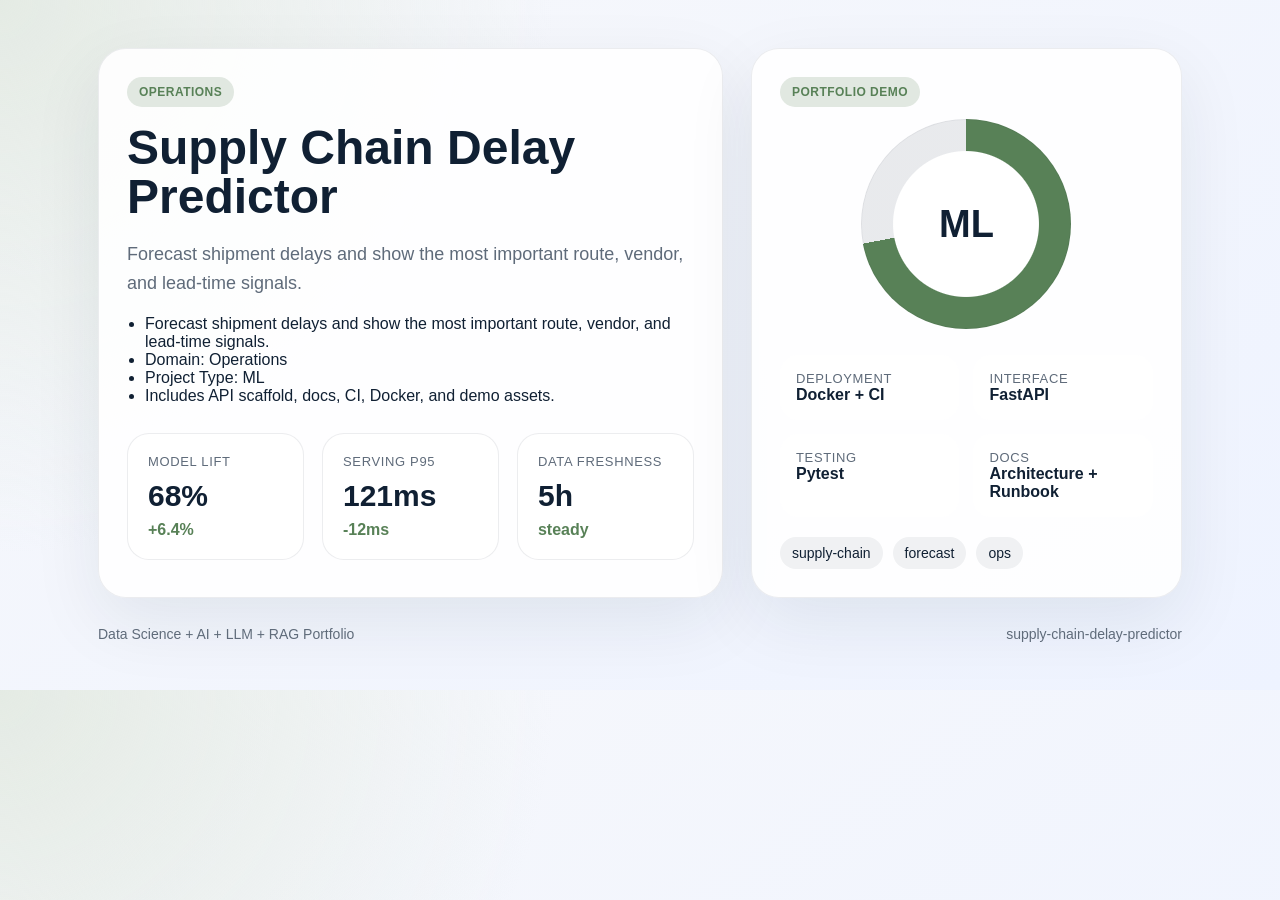
==== demo/index.html @ 55980a95 "Publish production-ready portfolio project" ====
<!doctype html>
        <html lang="en">
        <head>
          <meta charset="utf-8">
          <meta name="viewport" content="width=device-width, initial-scale=1">
          <title>Supply Chain Delay Predictor</title>
          <style>
            :root {
              --accent: #588157;
              --ink: #102033;
              --muted: #5f6b7a;
              --card: rgba(255,255,255,0.88);
              --bg-1: #f7f8fb;
              --bg-2: #eef3ff;
            }
            * { box-sizing: border-box; }
            body {
              margin: 0;
              font-family: "Avenir Next", "Segoe UI", sans-serif;
              color: var(--ink);
              background:
                radial-gradient(circle at top left, color-mix(in srgb, var(--accent) 16%, white), transparent 38%),
                linear-gradient(145deg, var(--bg-1), var(--bg-2));
            }
            main {
              max-width: 1180px;
              margin: 0 auto;
              padding: 48px;
            }
            .hero {
              display: grid;
              grid-template-columns: 1.45fr 1fr;
              gap: 28px;
              align-items: stretch;
            }
            .panel {
              background: var(--card);
              border: 1px solid rgba(16, 32, 51, 0.08);
              border-radius: 28px;
              padding: 28px;
              box-shadow: 0 24px 70px rgba(16, 32, 51, 0.08);
            }
            .eyebrow {
              display: inline-flex;
              padding: 8px 12px;
              border-radius: 999px;
              background: color-mix(in srgb, var(--accent) 18%, white);
              color: var(--accent);
              font-weight: 700;
              letter-spacing: 0.04em;
              text-transform: uppercase;
              font-size: 12px;
            }
            h1 {
              font-size: 48px;
              line-height: 1.03;
              margin: 16px 0 18px;
            }
            p {
              color: var(--muted);
              font-size: 18px;
              line-height: 1.6;
              margin: 0 0 18px;
            }
            ul {
              margin: 18px 0 0;
              padding-left: 18px;
              color: var(--ink);
            }
            .cards {
              display: grid;
              grid-template-columns: repeat(3, 1fr);
              gap: 18px;
              margin-top: 28px;
            }
            .card {
              background: white;
              border-radius: 22px;
              padding: 20px;
              border: 1px solid rgba(16, 32, 51, 0.08);
            }
            .card span, .meta span {
              display: block;
              color: var(--muted);
              font-size: 13px;
              text-transform: uppercase;
              letter-spacing: 0.05em;
            }
            .card strong {
              display: block;
              font-size: 30px;
              margin: 10px 0 8px;
            }
            .card em {
              color: var(--accent);
              font-style: normal;
              font-weight: 700;
            }
            .visual {
              min-height: 100%;
              display: flex;
              flex-direction: column;
              justify-content: space-between;
            }
            .ring {
              width: 210px;
              height: 210px;
              margin: 12px auto 26px;
              border-radius: 50%;
              background:
                radial-gradient(circle closest-side, white 69%, transparent 70%),
                conic-gradient(var(--accent) 0 72%, rgba(16, 32, 51, 0.09) 72% 100%);
              display: grid;
              place-items: center;
              box-shadow: inset 0 0 0 1px rgba(16, 32, 51, 0.05);
            }
            .ring strong {
              font-size: 38px;
            }
            .meta {
              display: grid;
              grid-template-columns: repeat(2, 1fr);
              gap: 14px;
            }
            .meta article {
              background: white;
              border-radius: 18px;
              padding: 16px;
            }
            .tag-list {
              display: flex;
              flex-wrap: wrap;
              gap: 10px;
              list-style: none;
              padding: 0;
              margin: 20px 0 0;
            }
            .tag-list li {
              padding: 8px 12px;
              border-radius: 999px;
              background: rgba(16, 32, 51, 0.06);
              font-size: 14px;
            }
            .footer {
              margin-top: 28px;
              display: flex;
              justify-content: space-between;
              color: var(--muted);
              font-size: 14px;
            }
          </style>
        </head>
        <body>
          <main>
            <section class="hero">
              <div class="panel">
                <span class="eyebrow">Operations</span>
                <h1>Supply Chain Delay Predictor</h1>
                <p>Forecast shipment delays and show the most important route, vendor, and lead-time signals.</p>
                <ul>
                  <li>Forecast shipment delays and show the most important route, vendor, and lead-time signals.</li><li>Domain: Operations</li><li>Project Type: ML</li><li>Includes API scaffold, docs, CI, Docker, and demo assets.</li>
                </ul>
                <div class="cards">
                  <article class='card'><span>Model Lift</span><strong>68%</strong><em>+6.4%</em></article>
<article class='card'><span>Serving P95</span><strong>121ms</strong><em>-12ms</em></article>
<article class='card'><span>Data Freshness</span><strong>5h</strong><em>steady</em></article>
                </div>
              </div>
              <div class="panel visual">
                <div>
                  <span class="eyebrow">Portfolio Demo</span>
                  <div class="ring"><strong>ML</strong></div>
                </div>
                <div class="meta">
                  <article><span>Deployment</span><strong>Docker + CI</strong></article>
                  <article><span>Interface</span><strong>FastAPI</strong></article>
                  <article><span>Testing</span><strong>Pytest</strong></article>
                  <article><span>Docs</span><strong>Architecture + Runbook</strong></article>
                </div>
                <ul class="tag-list"><li>supply-chain</li><li>forecast</li><li>ops</li></ul>
              </div>
            </section>
            <div class="footer">
              <span>Data Science + AI + LLM + RAG Portfolio</span>
              <span>supply-chain-delay-predictor</span>
            </div>
          </main>
        </body>
        </html>
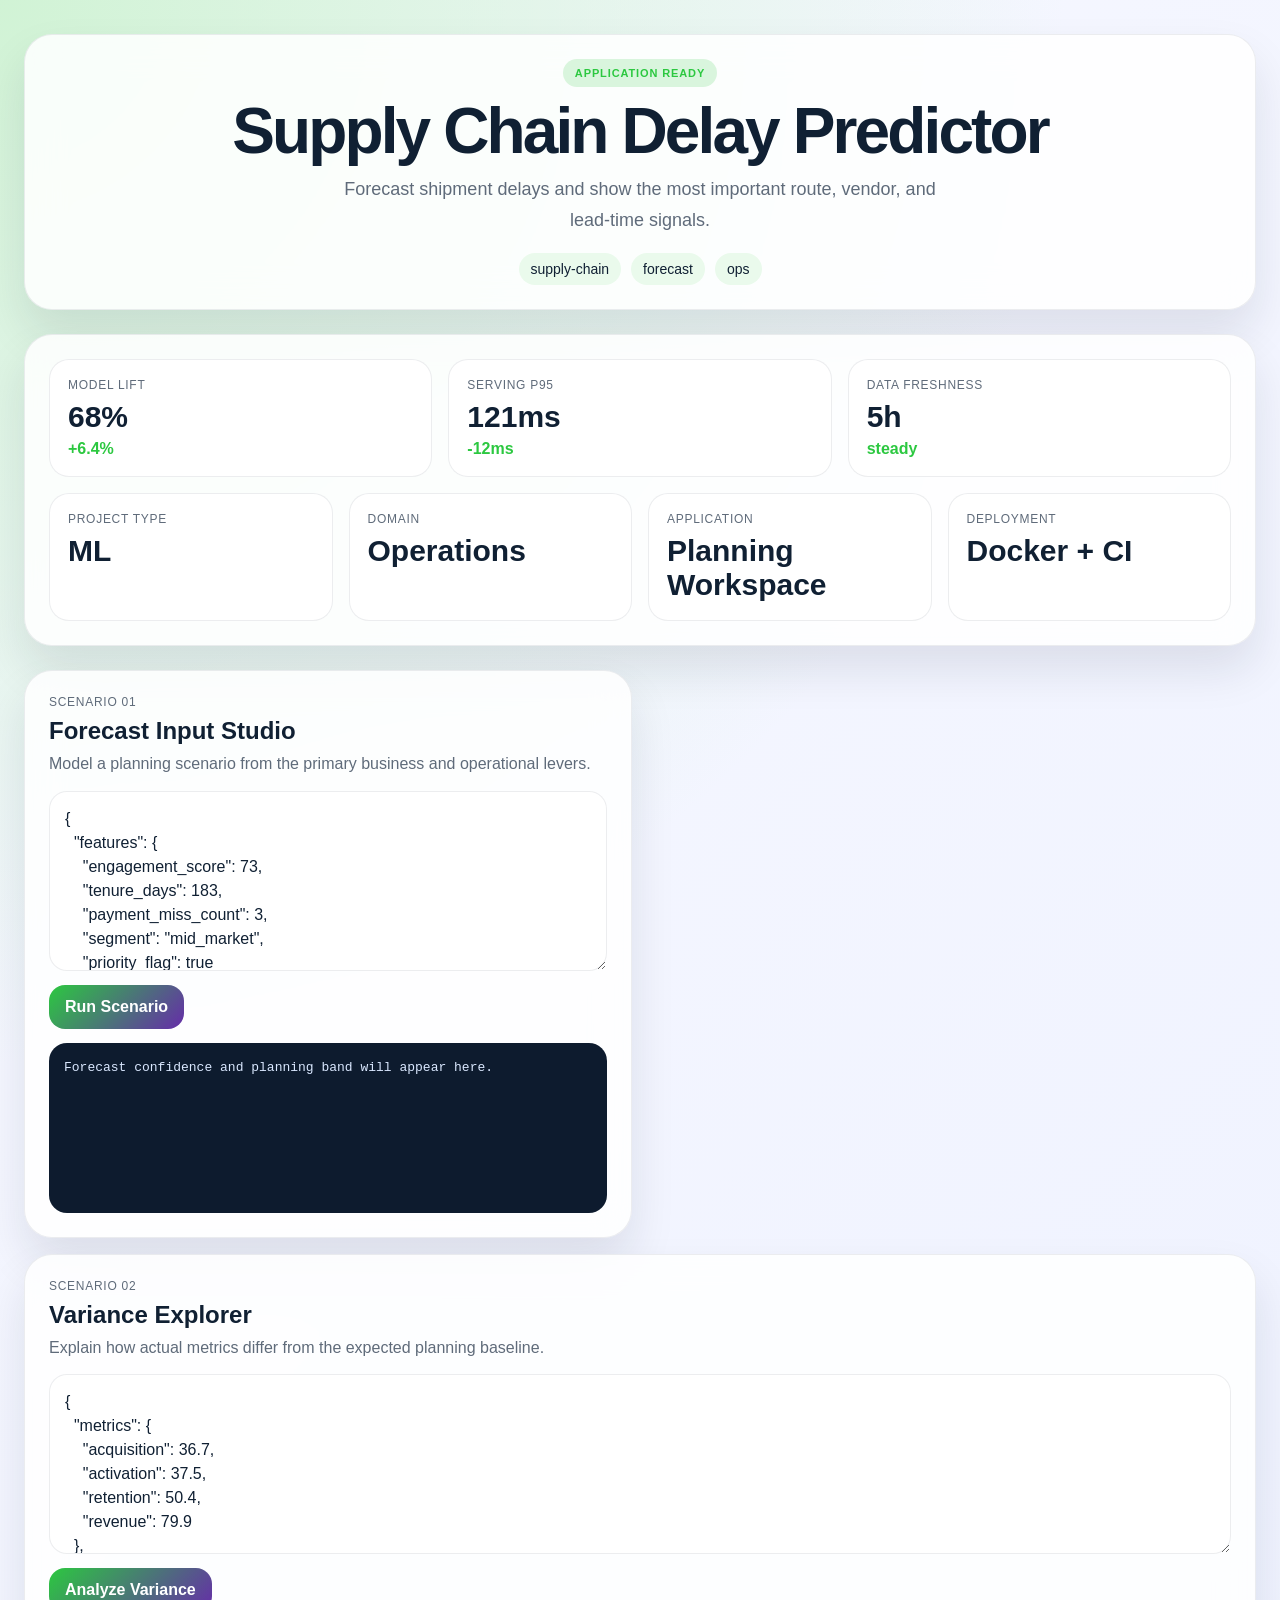
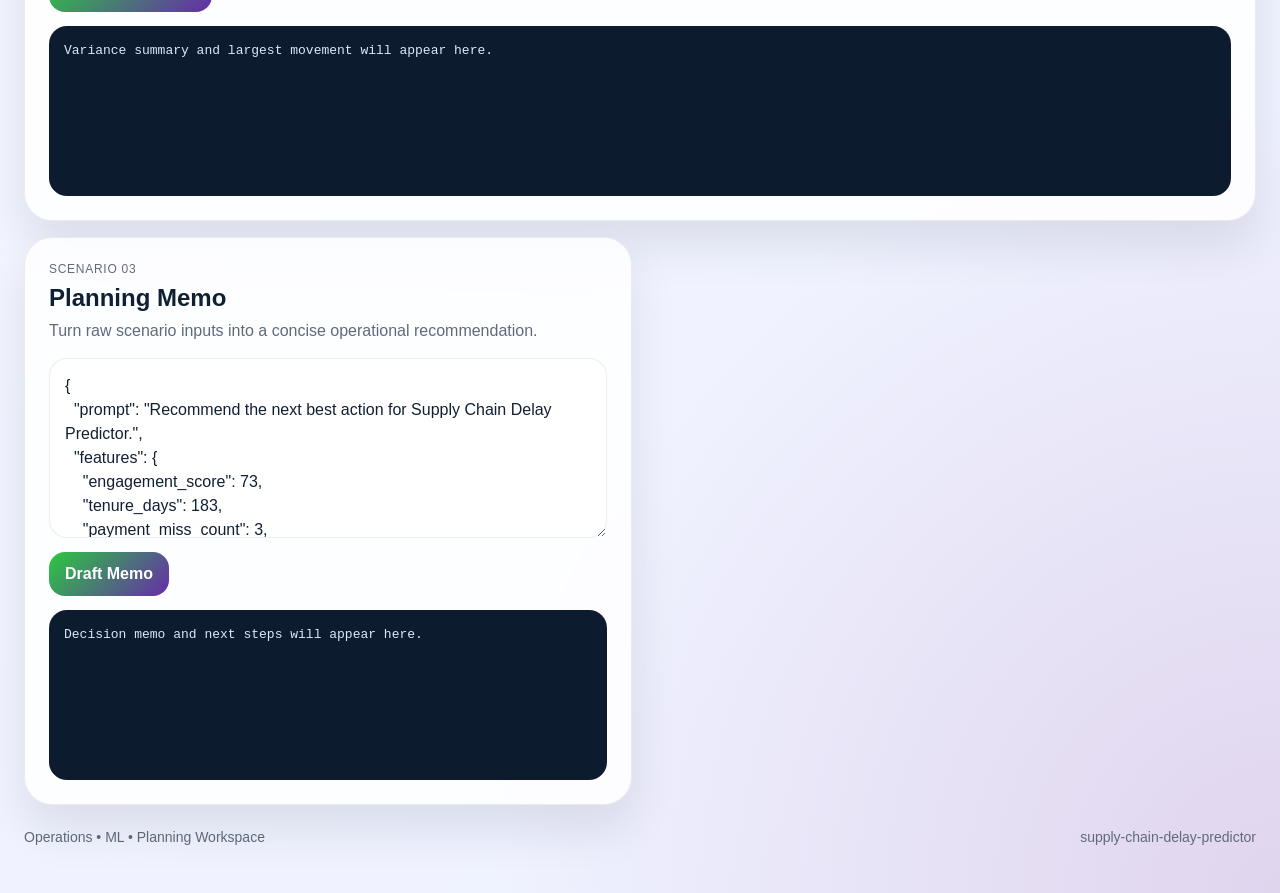
==== commit 33ed51d1: "Publish production-ready portfolio project" ====
--- a/demo/index.html
+++ b/demo/index.html
@@ -5,186 +5,110 @@
           <meta charset="utf-8">
           <meta name="viewport" content="width=device-width, initial-scale=1">
           <title>Supply Chain Delay Predictor</title>
-          <style>
-            :root {
-              --accent: #588157;
-              --ink: #102033;
-              --muted: #5f6b7a;
-              --card: rgba(255,255,255,0.88);
-              --bg-1: #f7f8fb;
-              --bg-2: #eef3ff;
-            }
-            * { box-sizing: border-box; }
-            body {
-              margin: 0;
-              font-family: "Avenir Next", "Segoe UI", sans-serif;
-              color: var(--ink);
-              background:
-                radial-gradient(circle at top left, color-mix(in srgb, var(--accent) 16%, white), transparent 38%),
-                linear-gradient(145deg, var(--bg-1), var(--bg-2));
-            }
-            main {
-              max-width: 1180px;
-              margin: 0 auto;
-              padding: 48px;
-            }
-            .hero {
-              display: grid;
-              grid-template-columns: 1.45fr 1fr;
-              gap: 28px;
-              align-items: stretch;
-            }
-            .panel {
-              background: var(--card);
-              border: 1px solid rgba(16, 32, 51, 0.08);
-              border-radius: 28px;
-              padding: 28px;
-              box-shadow: 0 24px 70px rgba(16, 32, 51, 0.08);
-            }
-            .eyebrow {
-              display: inline-flex;
-              padding: 8px 12px;
-              border-radius: 999px;
-              background: color-mix(in srgb, var(--accent) 18%, white);
-              color: var(--accent);
-              font-weight: 700;
-              letter-spacing: 0.04em;
-              text-transform: uppercase;
-              font-size: 12px;
-            }
-            h1 {
-              font-size: 48px;
-              line-height: 1.03;
-              margin: 16px 0 18px;
-            }
-            p {
-              color: var(--muted);
-              font-size: 18px;
-              line-height: 1.6;
-              margin: 0 0 18px;
-            }
-            ul {
-              margin: 18px 0 0;
-              padding-left: 18px;
-              color: var(--ink);
-            }
-            .cards {
-              display: grid;
-              grid-template-columns: repeat(3, 1fr);
-              gap: 18px;
-              margin-top: 28px;
-            }
-            .card {
-              background: white;
-              border-radius: 22px;
-              padding: 20px;
-              border: 1px solid rgba(16, 32, 51, 0.08);
-            }
-            .card span, .meta span {
-              display: block;
-              color: var(--muted);
-              font-size: 13px;
-              text-transform: uppercase;
-              letter-spacing: 0.05em;
-            }
-            .card strong {
-              display: block;
-              font-size: 30px;
-              margin: 10px 0 8px;
-            }
-            .card em {
-              color: var(--accent);
-              font-style: normal;
-              font-weight: 700;
-            }
-            .visual {
-              min-height: 100%;
-              display: flex;
-              flex-direction: column;
-              justify-content: space-between;
-            }
-            .ring {
-              width: 210px;
-              height: 210px;
-              margin: 12px auto 26px;
-              border-radius: 50%;
-              background:
-                radial-gradient(circle closest-side, white 69%, transparent 70%),
-                conic-gradient(var(--accent) 0 72%, rgba(16, 32, 51, 0.09) 72% 100%);
-              display: grid;
-              place-items: center;
-              box-shadow: inset 0 0 0 1px rgba(16, 32, 51, 0.05);
-            }
-            .ring strong {
-              font-size: 38px;
-            }
-            .meta {
-              display: grid;
-              grid-template-columns: repeat(2, 1fr);
-              gap: 14px;
-            }
-            .meta article {
-              background: white;
-              border-radius: 18px;
-              padding: 16px;
-            }
-            .tag-list {
-              display: flex;
-              flex-wrap: wrap;
-              gap: 10px;
-              list-style: none;
-              padding: 0;
-              margin: 20px 0 0;
-            }
-            .tag-list li {
-              padding: 8px 12px;
-              border-radius: 999px;
-              background: rgba(16, 32, 51, 0.06);
-              font-size: 14px;
-            }
-            .footer {
-              margin-top: 28px;
-              display: flex;
-              justify-content: space-between;
-              color: var(--muted);
-              font-size: 14px;
-            }
-          </style>
+          <link rel="stylesheet" href="./styles.css">
         </head>
-        <body>
-          <main>
+        <body class="surface-aurora">
+          <div class="page layout-folio eyebrow-solid headline-normal modules-2 hero-align-left">
             <section class="hero">
-              <div class="panel">
-                <span class="eyebrow">Operations</span>
-                <h1>Supply Chain Delay Predictor</h1>
-                <p>Forecast shipment delays and show the most important route, vendor, and lead-time signals.</p>
-                <ul>
-                  <li>Forecast shipment delays and show the most important route, vendor, and lead-time signals.</li><li>Domain: Operations</li><li>Project Type: ML</li><li>Includes API scaffold, docs, CI, Docker, and demo assets.</li>
+              <div class="panel hero-copy">
+                <span class="eyebrow" data-health>Planning Workspace</span>
+                <h1 id="project-title">Supply Chain Delay Predictor</h1>
+                <p id="project-summary" class="lead">Forecast shipment delays and show the most important route, vendor, and lead-time signals.</p>
+                <ul id="project-tags" class="tag-list">
+                  <li>supply-chain</li><li>forecast</li><li>ops</li>
                 </ul>
-                <div class="cards">
+              </div>
+              <div class="panel hero-side">
+                <div class="metric-grid">
                   <article class='card'><span>Model Lift</span><strong>68%</strong><em>+6.4%</em></article>
 <article class='card'><span>Serving P95</span><strong>121ms</strong><em>-12ms</em></article>
 <article class='card'><span>Data Freshness</span><strong>5h</strong><em>steady</em></article>
                 </div>
-              </div>
-              <div class="panel visual">
-                <div>
-                  <span class="eyebrow">Portfolio Demo</span>
-                  <div class="ring"><strong>ML</strong></div>
+                <div class="mini-grid">
+                  <article class='mini-card'><span>Project Type</span><strong>ML</strong></article><article class='mini-card'><span>Domain</span><strong>Operations</strong></article><article class='mini-card'><span>Application</span><strong>Planning Workspace</strong></article><article class='mini-card'><span>Deployment</span><strong>Docker + CI</strong></article>
                 </div>
-                <div class="meta">
-                  <article><span>Deployment</span><strong>Docker + CI</strong></article>
-                  <article><span>Interface</span><strong>FastAPI</strong></article>
-                  <article><span>Testing</span><strong>Pytest</strong></article>
-                  <article><span>Docs</span><strong>Architecture + Runbook</strong></article>
-                </div>
-                <ul class="tag-list"><li>supply-chain</li><li>forecast</li><li>ops</li></ul>
               </div>
             </section>
-            <div class="footer">
-              <span>Data Science + AI + LLM + RAG Portfolio</span>
+            <section class="app-grid">
+              <article class="panel module js-module span-normal">
+          <div class="module-header">
+            <span>Scenario 01</span>
+            <h2>Forecast Input Studio</h2>
+            <p>Model a planning scenario from the primary business and operational levers.</p>
+          </div>
+          <textarea class="js-input">{
+  &quot;features&quot;: {
+    &quot;engagement_score&quot;: 73,
+    &quot;tenure_days&quot;: 183,
+    &quot;payment_miss_count&quot;: 3,
+    &quot;segment&quot;: &quot;mid_market&quot;,
+    &quot;priority_flag&quot;: true
+  }
+}</textarea>
+          <div class="button-row">
+            <button class="js-run" data-endpoint="/score" data-input-mode="json">Run Scenario</button>
+          </div>
+          <pre class="js-output">Forecast confidence and planning band will appear here.</pre>
+        </article>
+<article class="panel module js-module span-wide">
+          <div class="module-header">
+            <span>Scenario 02</span>
+            <h2>Variance Explorer</h2>
+            <p>Explain how actual metrics differ from the expected planning baseline.</p>
+          </div>
+          <textarea class="js-input">{
+  &quot;metrics&quot;: {
+    &quot;acquisition&quot;: 36.7,
+    &quot;activation&quot;: 37.5,
+    &quot;retention&quot;: 50.4,
+    &quot;revenue&quot;: 79.9
+  },
+  &quot;baseline&quot;: {
+    &quot;acquisition&quot;: 33.76,
+    &quot;activation&quot;: 34.5,
+    &quot;retention&quot;: 46.37,
+    &quot;revenue&quot;: 73.51
+  }
+}</textarea>
+          <div class="button-row">
+            <button class="js-run" data-endpoint="/analyze" data-input-mode="json">Analyze Variance</button>
+          </div>
+          <pre class="js-output">Variance summary and largest movement will appear here.</pre>
+        </article>
+<article class="panel module js-module span-normal">
+          <div class="module-header">
+            <span>Scenario 03</span>
+            <h2>Planning Memo</h2>
+            <p>Turn raw scenario inputs into a concise operational recommendation.</p>
+          </div>
+          <textarea class="js-input">{
+  &quot;prompt&quot;: &quot;Recommend the next best action for Supply Chain Delay Predictor.&quot;,
+  &quot;features&quot;: {
+    &quot;engagement_score&quot;: 73,
+    &quot;tenure_days&quot;: 183,
+    &quot;payment_miss_count&quot;: 3,
+    &quot;segment&quot;: &quot;mid_market&quot;,
+    &quot;priority_flag&quot;: true
+  },
+  &quot;metrics&quot;: {
+    &quot;acquisition&quot;: 36.7,
+    &quot;activation&quot;: 37.5,
+    &quot;retention&quot;: 50.4,
+    &quot;revenue&quot;: 79.9
+  }
+}</textarea>
+          <div class="button-row">
+            <button class="js-run" data-endpoint="/recommend" data-input-mode="json">Draft Memo</button>
+          </div>
+          <pre class="js-output">Decision memo and next steps will appear here.</pre>
+        </article>
+            </section>
+            <footer class="footer">
+              <span>Operations • ML • Planning Workspace</span>
               <span>supply-chain-delay-predictor</span>
-            </div>
-          </main>
+            </footer>
+          </div>
+          <script id="bootstrap-data" type="application/json">{"project": {"slug": "supply-chain-delay-predictor", "title": "Supply Chain Delay Predictor", "project_type": "ml", "domain": "Operations", "summary": "Forecast shipment delays and show the most important route, vendor, and lead-time signals.", "tags": ["supply-chain", "forecast", "ops"]}, "app_archetype": "planner", "ui_profile": {"layout": "folio", "surface": "aurora", "font_stack": "\"Avenir Next\", \"Segoe UI\", sans-serif", "radius": 28, "shadow": 46, "eyebrow_style": "solid", "module_columns": 2, "hero_align": "left", "headline_mode": "normal"}, "app_modules": [{"label": "Scenario 01", "title": "Forecast Input Studio", "description": "Model a planning scenario from the primary business and operational levers.", "endpoint": "/score", "input_mode": "json", "cta": "Run Scenario", "prefill": "{\n  \"features\": {\n    \"engagement_score\": 73,\n    \"tenure_days\": 183,\n    \"payment_miss_count\": 3,\n    \"segment\": \"mid_market\",\n    \"priority_flag\": true\n  }\n}", "hint": "Forecast confidence and planning band will appear here.", "span": "normal"}, {"label": "Scenario 02", "title": "Variance Explorer", "description": "Explain how actual metrics differ from the expected planning baseline.", "endpoint": "/analyze", "input_mode": "json", "cta": "Analyze Variance", "prefill": "{\n  \"metrics\": {\n    \"acquisition\": 36.7,\n    \"activation\": 37.5,\n    \"retention\": 50.4,\n    \"revenue\": 79.9\n  },\n  \"baseline\": {\n    \"acquisition\": 33.76,\n    \"activation\": 34.5,\n    \"retention\": 46.37,\n    \"revenue\": 73.51\n  }\n}", "hint": "Variance summary and largest movement will appear here.", "span": "wide"}, {"label": "Scenario 03", "title": "Planning Memo", "description": "Turn raw scenario inputs into a concise operational recommendation.", "endpoint": "/recommend", "input_mode": "json", "cta": "Draft Memo", "prefill": "{\n  \"prompt\": \"Recommend the next best action for Supply Chain Delay Predictor.\",\n  \"features\": {\n    \"engagement_score\": 73,\n    \"tenure_days\": 183,\n    \"payment_miss_count\": 3,\n    \"segment\": \"mid_market\",\n    \"priority_flag\": true\n  },\n  \"metrics\": {\n    \"acquisition\": 36.7,\n    \"activation\": 37.5,\n    \"retention\": 50.4,\n    \"revenue\": 79.9\n  }\n}", "hint": "Decision memo and next steps will appear here.", "span": "normal"}], "sample_features": {"engagement_score": 73, "tenure_days": 183, "payment_miss_count": 3, "segment": "mid_market", "priority_flag": true}, "sample_metrics": {"acquisition": 36.7, "activation": 37.5, "retention": 50.4, "revenue": 79.9}, "knowledge_base": ["Supply Chain Delay Predictor is positioned as a Operations starter that emphasizes fast iteration, clear documentation, and production-friendly interfaces.", "The primary value proposition is: Forecast shipment delays and show the most important route, vendor, and lead-time signals.", "Recommended operating model: ship a small API, add observability, validate outputs with stakeholder review, and monitor the top business KPI every week.", "Typical stakeholders include analytics, operations, product, and leadership teams working on supply-chain, forecast, ops."], "dashboard_metrics": [{"label": "Model Lift", "value": "68%", "delta": "+6.4%"}, {"label": "Serving P95", "value": "121ms", "delta": "-12ms"}, {"label": "Data Freshness", "value": "5h", "delta": "steady"}]}</script>
+          <script src="./app.js"></script>
         </body>
         </html>
--- a/demo/styles.css
+++ b/demo/styles.css
@@ -0,0 +1,348 @@
+
+:root {
+  --accent: #2cc840;
+  --accent-2: #662ca9;
+  --accent-soft: color-mix(in srgb, var(--accent) 18%, white);
+  --radius: 28px;
+  --shadow-size: 46px;
+  --font-stack: "Avenir Next", "Segoe UI", sans-serif;
+  --bg: #f4f7fb;
+  --card: rgba(255, 255, 255, 0.86);
+  --line: rgba(16, 32, 51, 0.08);
+  --ink: #102033;
+  --muted: #5f6b7a;
+  --output-bg: #0d1b2e;
+  --output-ink: #dae8ff;
+}
+* { box-sizing: border-box; }
+html, body { margin: 0; min-height: 100%; }
+body {
+  font-family: var(--font-stack);
+  color: var(--ink);
+  background: linear-gradient(145deg, #f8fbff, var(--bg));
+}
+body.surface-mist {
+  --bg: #eef4fb;
+  background:
+    radial-gradient(circle at top left, color-mix(in srgb, var(--accent) 18%, white), transparent 34%),
+    linear-gradient(145deg, #fbfdff, var(--bg));
+}
+body.surface-aurora {
+  --bg: #edf1ff;
+  background:
+    radial-gradient(circle at 0% 0%, color-mix(in srgb, var(--accent) 22%, white), transparent 38%),
+    radial-gradient(circle at 100% 100%, color-mix(in srgb, var(--accent-2) 20%, white), transparent 28%),
+    linear-gradient(135deg, #f7f8ff, var(--bg));
+}
+body.surface-sand {
+  --bg: #f5efe8;
+  --card: rgba(255, 251, 246, 0.9);
+  background:
+    linear-gradient(135deg, rgba(255,255,255,0.82), rgba(245, 239, 232, 0.98)),
+    radial-gradient(circle at top right, color-mix(in srgb, var(--accent) 16%, white), transparent 32%);
+}
+body.surface-slate {
+  --bg: #ecf0f7;
+  --card: rgba(248, 250, 255, 0.88);
+  background:
+    linear-gradient(160deg, #f7f9fc, var(--bg)),
+    radial-gradient(circle at bottom left, color-mix(in srgb, var(--accent-2) 16%, white), transparent 34%);
+}
+body.surface-paper {
+  --bg: #f8f8f4;
+  --card: rgba(255,255,255,0.93);
+  background:
+    linear-gradient(180deg, #fffefb, var(--bg));
+}
+body.surface-ink {
+  --bg: #0f1726;
+  --card: rgba(15, 23, 38, 0.88);
+  --line: rgba(226, 238, 255, 0.1);
+  --ink: #f5f8ff;
+  --muted: #b4c0cf;
+  --output-bg: rgba(255,255,255,0.06);
+  --output-ink: #f5f8ff;
+  background:
+    radial-gradient(circle at top left, color-mix(in srgb, var(--accent) 28%, transparent), transparent 42%),
+    linear-gradient(145deg, #09111d, var(--bg));
+}
+.page {
+  max-width: 1360px;
+  margin: 0 auto;
+  padding: 34px 24px 48px;
+  display: grid;
+  gap: 24px;
+}
+.panel {
+  background: var(--card);
+  border: 1px solid var(--line);
+  border-radius: var(--radius);
+  box-shadow: 0 24px var(--shadow-size) rgba(16, 32, 51, 0.1);
+  backdrop-filter: blur(18px);
+}
+.hero {
+  display: grid;
+  gap: 24px;
+}
+.hero-copy,
+.hero-side,
+.module {
+  padding: 24px;
+}
+.eyebrow {
+  display: inline-flex;
+  align-items: center;
+  gap: 8px;
+  padding: 8px 12px;
+  border-radius: 999px;
+  background: var(--accent-soft);
+  color: var(--accent);
+  text-transform: uppercase;
+  letter-spacing: 0.08em;
+  font-size: 11px;
+  font-weight: 800;
+}
+.page.eyebrow-outline .eyebrow {
+  background: transparent;
+  border: 1px solid color-mix(in srgb, var(--accent) 40%, white);
+}
+.page.eyebrow-soft .eyebrow {
+  background: color-mix(in srgb, var(--accent) 12%, white);
+  color: color-mix(in srgb, var(--accent) 82%, black);
+}
+h1 {
+  margin: 14px 0 12px;
+  font-size: clamp(2.2rem, 5vw, 4.4rem);
+  line-height: 0.96;
+  letter-spacing: -0.045em;
+}
+.page.headline-compact h1 { max-width: 10ch; }
+.page.headline-tall h1 { line-height: 1.03; font-size: clamp(2.4rem, 5vw, 4.8rem); }
+.lead {
+  margin: 0;
+  font-size: 18px;
+  line-height: 1.68;
+  color: var(--muted);
+  max-width: 62ch;
+}
+.tag-list {
+  list-style: none;
+  display: flex;
+  flex-wrap: wrap;
+  gap: 10px;
+  margin: 18px 0 0;
+  padding: 0;
+}
+.tag-list li {
+  padding: 8px 12px;
+  border-radius: 999px;
+  background: color-mix(in srgb, var(--accent) 10%, white);
+  color: var(--ink);
+  font-size: 14px;
+}
+.hero-side {
+  display: grid;
+  gap: 16px;
+}
+.metric-grid,
+.mini-grid,
+.app-grid {
+  display: grid;
+  gap: 16px;
+}
+.card,
+.mini-card {
+  background: color-mix(in srgb, var(--card) 92%, white);
+  border: 1px solid var(--line);
+  border-radius: calc(var(--radius) - 8px);
+  padding: 18px;
+}
+.card span,
+.mini-card span,
+.module-header span {
+  display: block;
+  color: var(--muted);
+  text-transform: uppercase;
+  letter-spacing: 0.06em;
+  font-size: 12px;
+}
+.card strong,
+.mini-card strong {
+  display: block;
+  margin-top: 8px;
+  font-size: 30px;
+}
+.card em {
+  display: inline-block;
+  margin-top: 6px;
+  font-style: normal;
+  color: var(--accent);
+  font-weight: 700;
+}
+.module {
+  display: grid;
+  gap: 14px;
+}
+.module-header h2 {
+  margin: 8px 0 6px;
+  font-size: 24px;
+}
+.module-header p {
+  margin: 0;
+  color: var(--muted);
+  line-height: 1.6;
+}
+textarea,
+button {
+  font: inherit;
+}
+textarea {
+  width: 100%;
+  min-height: 180px;
+  resize: vertical;
+  border: 1px solid var(--line);
+  border-radius: calc(var(--radius) - 10px);
+  padding: 15px;
+  background: rgba(255,255,255,0.82);
+  color: var(--ink);
+  line-height: 1.5;
+}
+body.surface-ink textarea {
+  background: rgba(255,255,255,0.05);
+}
+.module-input-text {
+  min-height: 110px;
+}
+.button-row {
+  display: flex;
+  flex-wrap: wrap;
+  gap: 10px;
+}
+button {
+  border: 0;
+  border-radius: 16px;
+  background: linear-gradient(135deg, var(--accent), var(--accent-2));
+  color: white;
+  padding: 13px 16px;
+  font-weight: 700;
+  cursor: pointer;
+}
+pre {
+  margin: 0;
+  white-space: pre-wrap;
+  word-break: break-word;
+  background: var(--output-bg);
+  color: var(--output-ink);
+  border-radius: calc(var(--radius) - 10px);
+  padding: 15px;
+  min-height: 170px;
+  line-height: 1.58;
+  font-size: 13px;
+  overflow: auto;
+}
+.footer {
+  display: flex;
+  justify-content: space-between;
+  color: var(--muted);
+  font-size: 14px;
+}
+.page.layout-horizon .hero {
+  grid-template-columns: 1.45fr 1fr;
+  align-items: stretch;
+}
+.page.layout-horizon.modules-2 .app-grid,
+.page.layout-horizon.modules-3 .app-grid {
+  grid-template-columns: repeat(3, minmax(0, 1fr));
+}
+.page.layout-rail .hero {
+  grid-template-columns: 0.92fr 1.08fr;
+}
+.page.layout-rail .hero-copy {
+  padding-top: 34px;
+}
+.page.layout-rail .app-grid {
+  grid-template-columns: repeat(2, minmax(0, 1fr));
+}
+.page.layout-folio .hero {
+  grid-template-columns: 1fr;
+}
+.page.layout-folio .hero-copy {
+  text-align: center;
+}
+.page.layout-folio .lead {
+  margin-inline: auto;
+}
+.page.layout-folio .tag-list {
+  justify-content: center;
+}
+.page.layout-folio .metric-grid {
+  grid-template-columns: repeat(3, minmax(0, 1fr));
+}
+.page.layout-folio .mini-grid {
+  grid-template-columns: repeat(4, minmax(0, 1fr));
+}
+.page.layout-folio .app-grid {
+  grid-template-columns: repeat(2, minmax(0, 1fr));
+}
+.page.layout-board .hero {
+  grid-template-columns: 1fr;
+}
+.page.layout-board .hero-side {
+  grid-template-columns: 1.2fr 0.8fr;
+  align-items: start;
+}
+.page.layout-board .metric-grid {
+  grid-template-columns: repeat(3, minmax(0, 1fr));
+}
+.page.layout-board .app-grid {
+  grid-template-columns: repeat(4, minmax(0, 1fr));
+}
+.page.layout-stack .hero {
+  grid-template-columns: 1fr;
+}
+.page.layout-stack .hero-side {
+  grid-template-columns: repeat(2, minmax(0, 1fr));
+}
+.page.layout-stack .app-grid {
+  grid-template-columns: repeat(3, minmax(0, 1fr));
+}
+.page.layout-console .hero {
+  grid-template-columns: 1.1fr 0.9fr;
+}
+.page.layout-console .panel,
+.page.layout-console .card,
+.page.layout-console .mini-card {
+  border-radius: 18px;
+}
+.page.modules-2 .app-grid {
+  grid-template-columns: repeat(2, minmax(0, 1fr));
+}
+.module.span-wide {
+  grid-column: span 2;
+}
+.hero-align-center .hero-copy {
+  text-align: center;
+}
+.hero-align-center .lead,
+.hero-align-center .tag-list {
+  margin-inline: auto;
+  justify-content: center;
+}
+@media (max-width: 1120px) {
+  .page.layout-horizon .hero,
+  .page.layout-rail .hero,
+  .page.layout-console .hero,
+  .page.layout-board .hero-side,
+  .page.layout-folio .mini-grid,
+  .page.layout-stack .hero-side,
+  .page.modules-2 .app-grid,
+  .page.layout-board .app-grid,
+  .page.layout-stack .app-grid,
+  .page.layout-horizon.modules-3 .app-grid,
+  .page.layout-folio .app-grid {
+    grid-template-columns: 1fr;
+  }
+  .module.span-wide {
+    grid-column: auto;
+  }
+}
